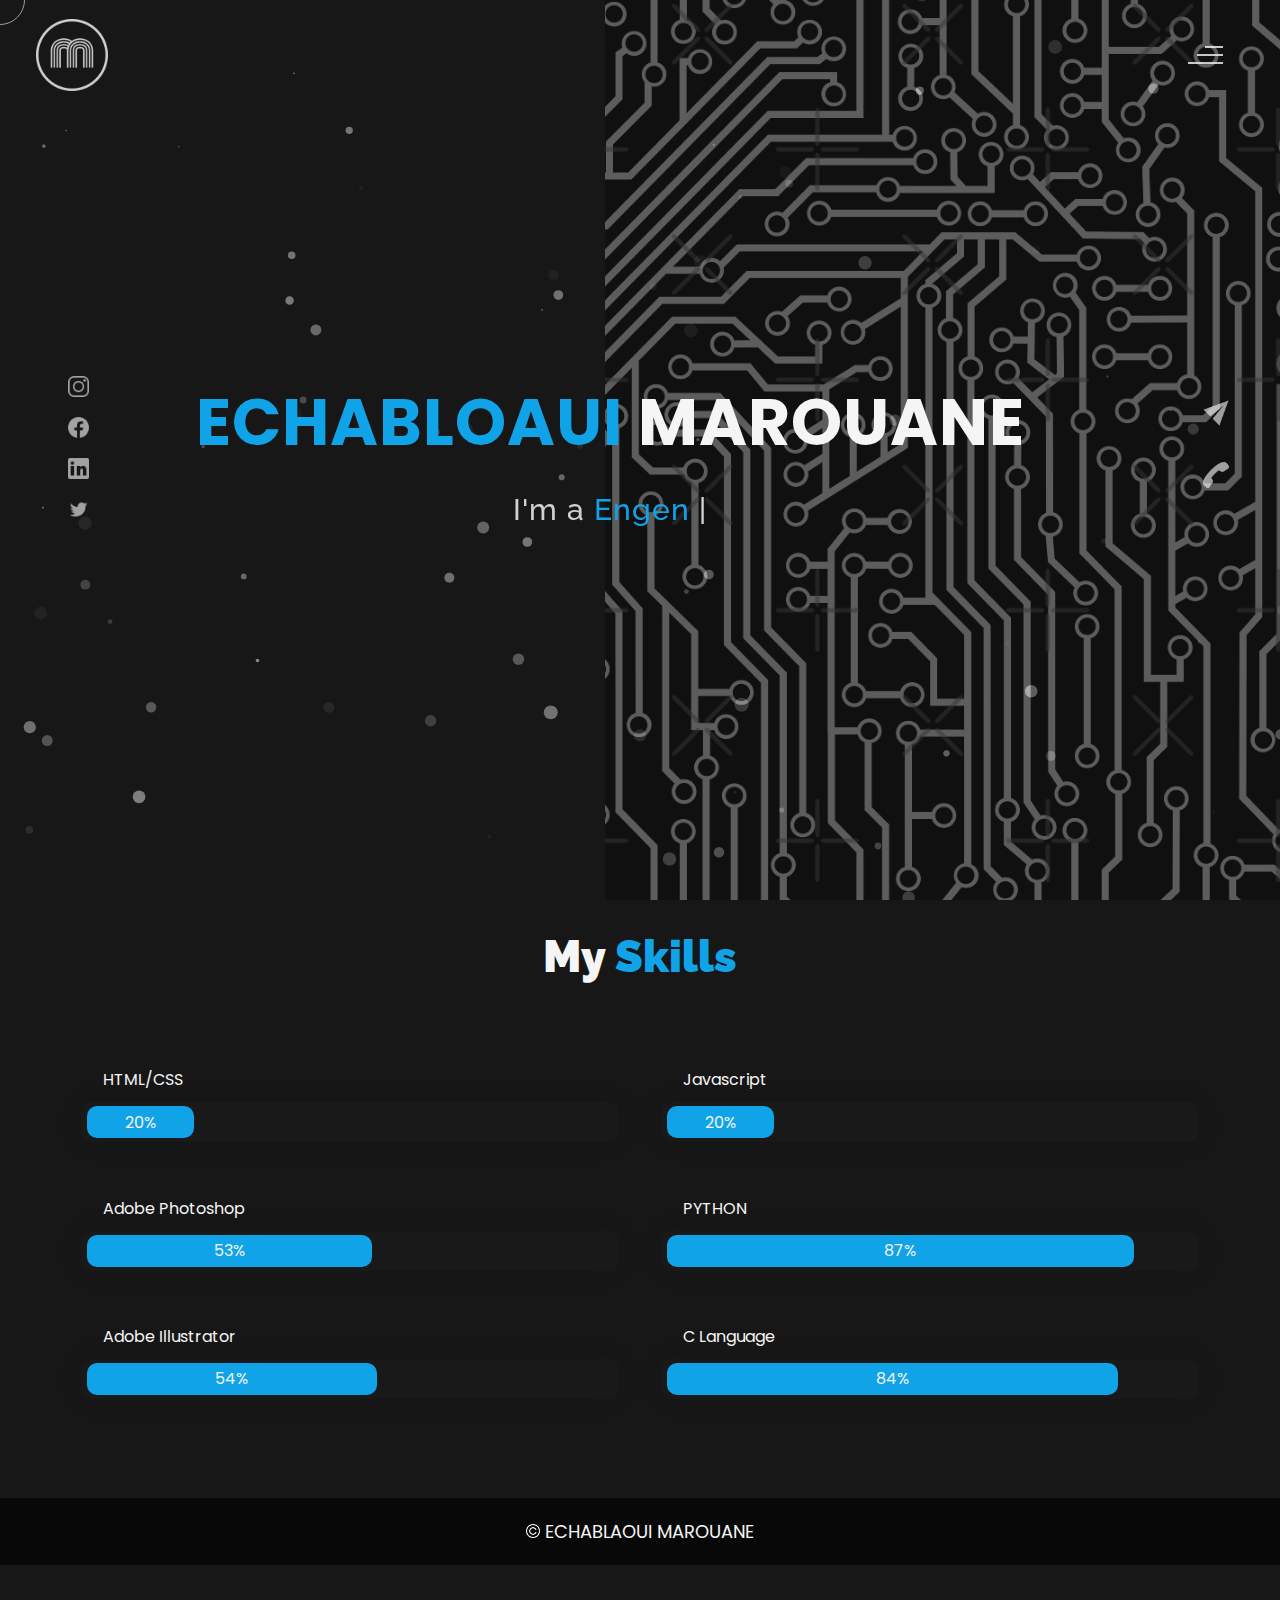
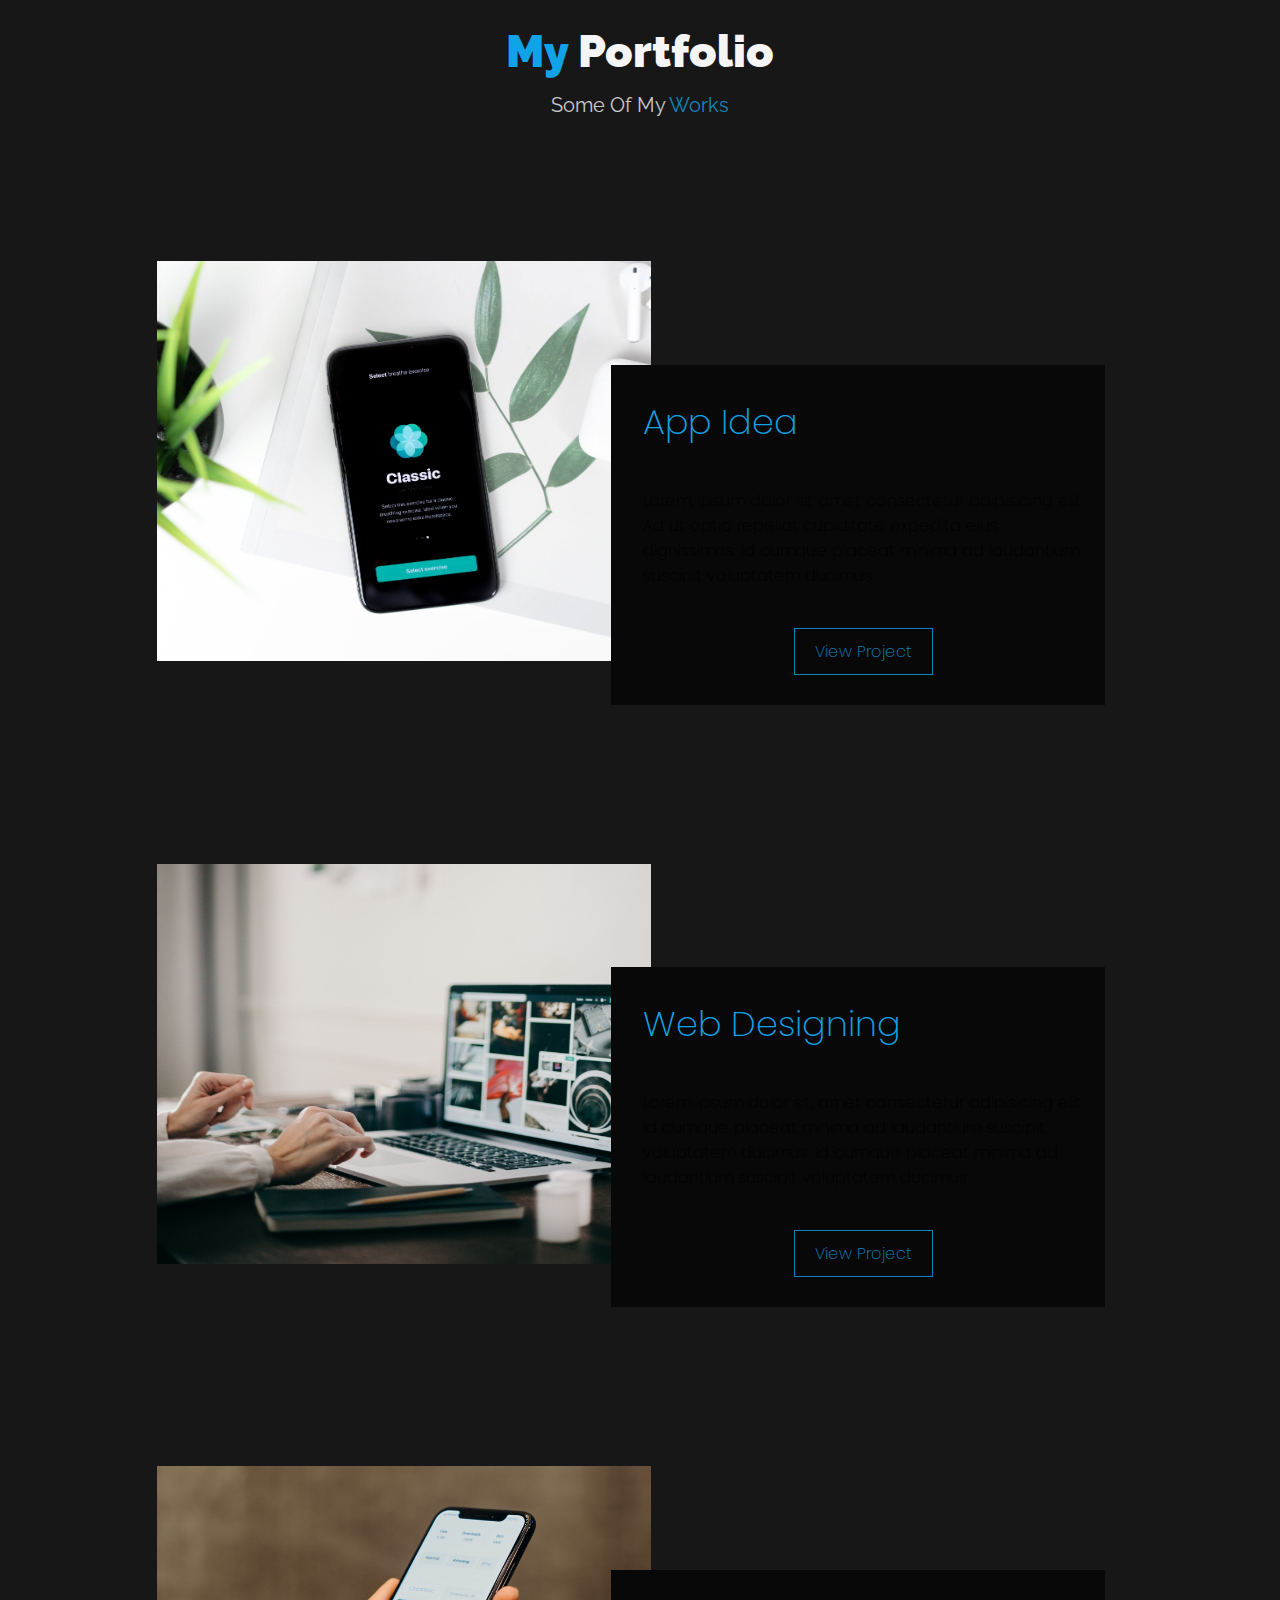
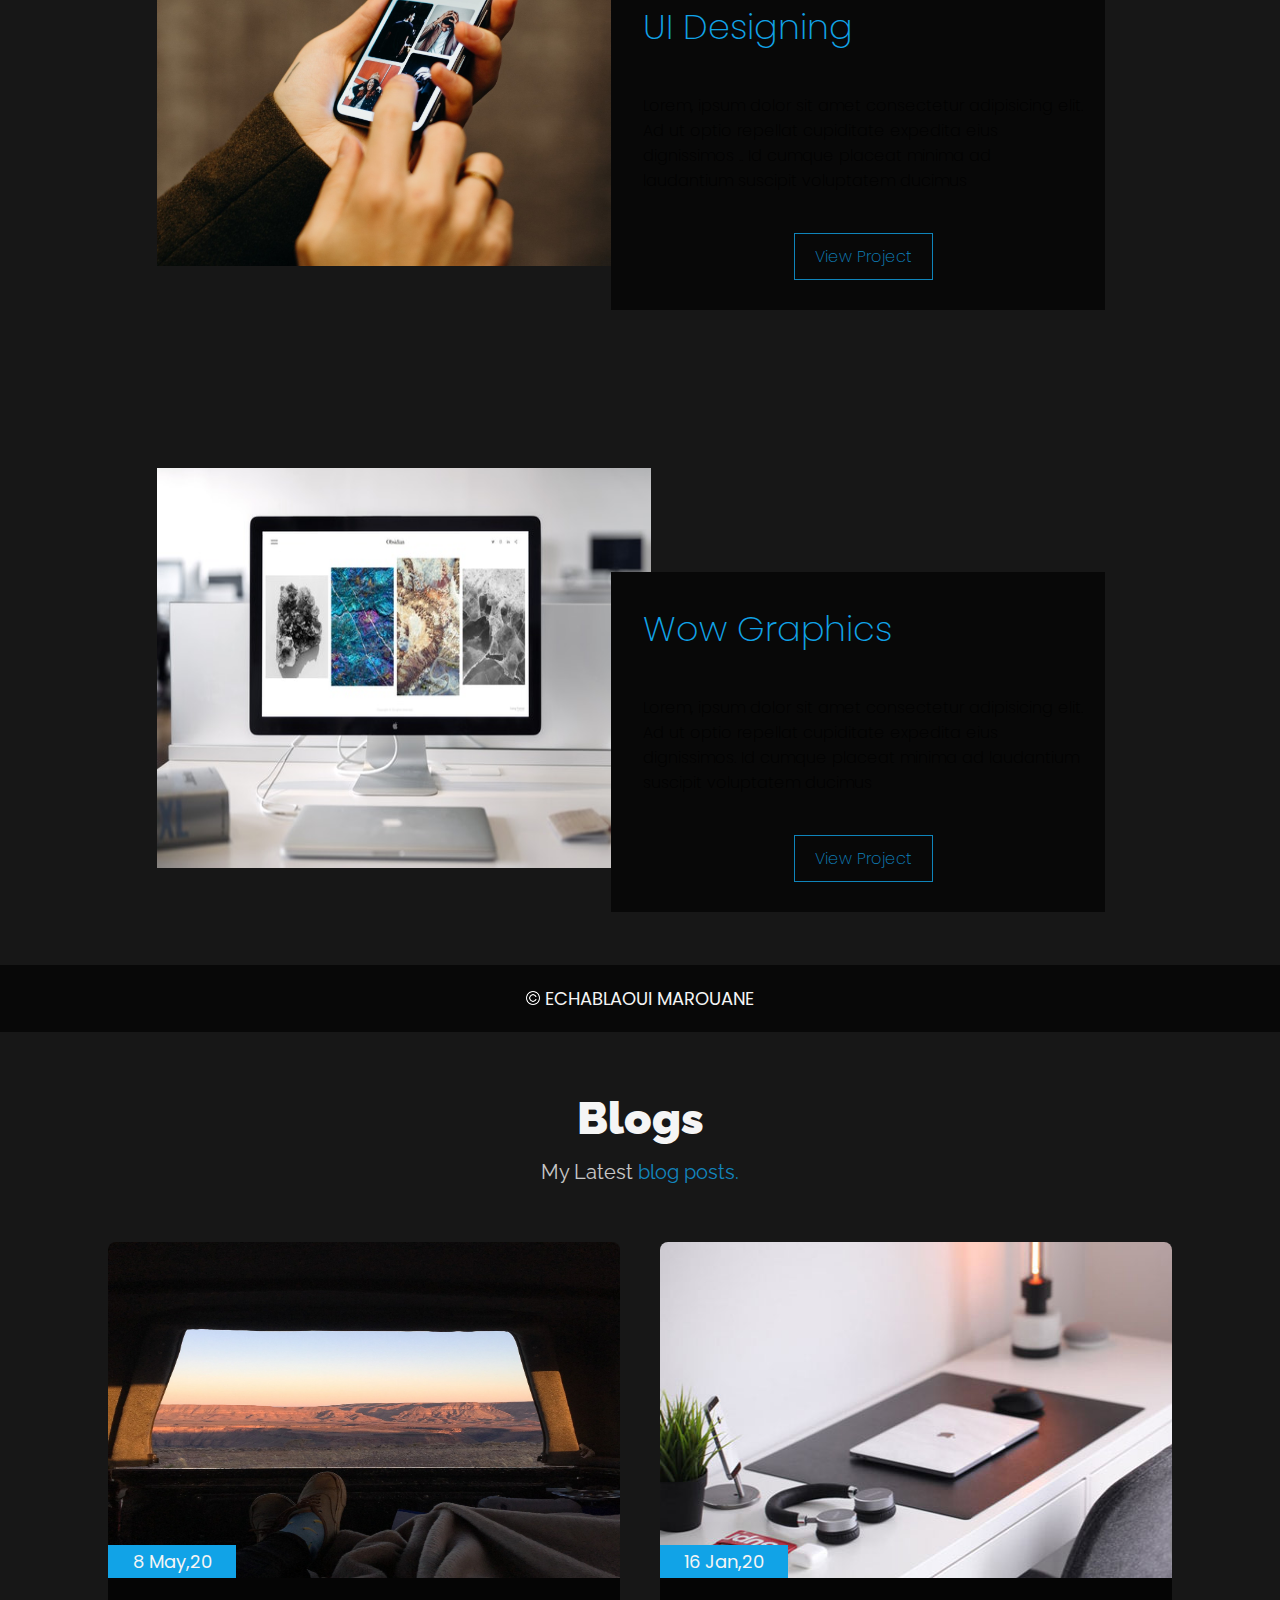
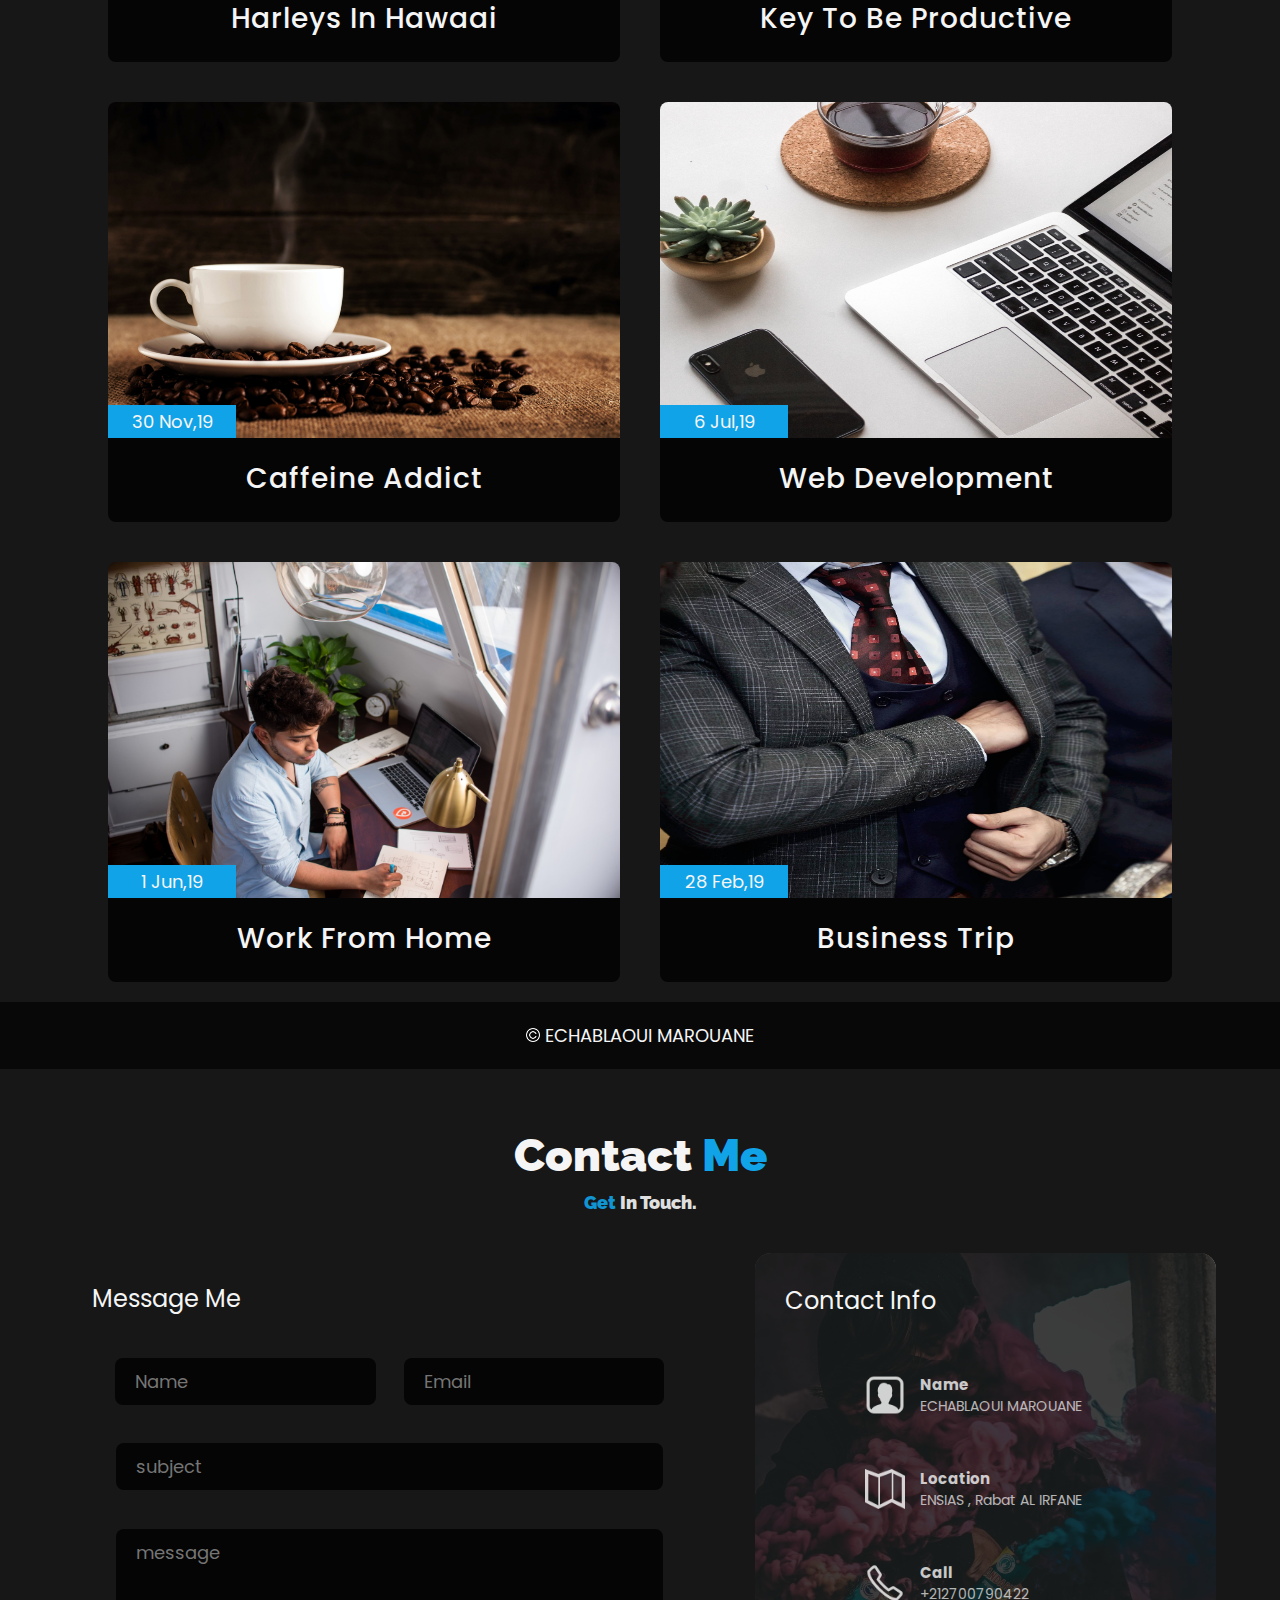
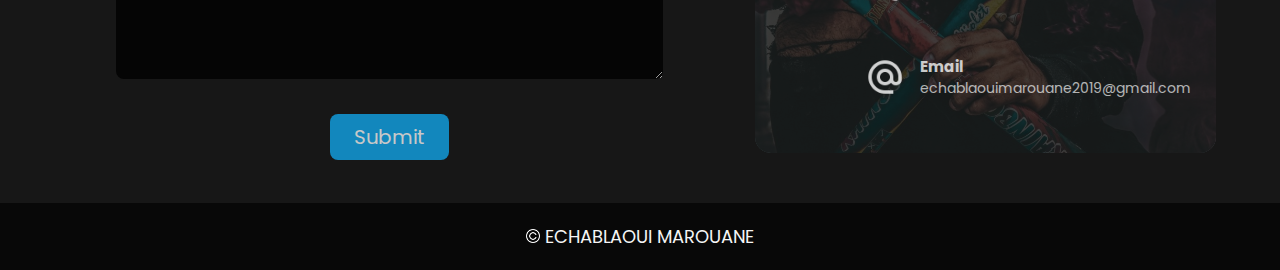
==== index.html @ 350f45df "Rename Index.html to index.html" ====
<!DOCTYPE html>
<html lang="en">
<head>
    <meta charset="UTF-8">
    <meta name="viewport" content="width=device-width, initial-scale=1.0">
    <meta name="description" content="Willy Wonkas - Personal Portfolio Website Template" />
	<meta name="keywords" content="blog, business card, creative, creative portfolio, cv theme, online resume, personal, portfolio, professional cv, responsive portfolio, resume, resume theme, vcard" />
	<meta name="author" content="willy wonka" />
    <title>ECHABLAOUI MAROUANE</title>
  <!--favicon-img--> 
   <link rel="icon" type="image/png" href="images/favicon.png">
   <!--favicon-img-->
   <!--main css file should not be removed -->
    <link rel="stylesheet" href="css/index.css">
    <!--main css file-->
    <script src="https://cdnjs.cloudflare.com/ajax/libs/gsap/3.2.6/gsap.min.js"></script>
</head>
<body>
    <!--contains all the div-->
    <div id="all">
    <!--mouse  follower-->
        <div class="cursor"></div>
    <!--mouse  follower-->
    <!--loader-->
        <div id="loader">
            <span class="color">ECHABLAOUI</span>MAROUANE
        </div>
    <!--loader-end-->
    <!--link-screen-->
        <div id="breaker">
        </div>
        <div id="breaker-two">
        </div>
    <!--link-screen-->
        <!--Main-Section-->
        <!--Navigator-fullscreen-->
        <div id="navigation-content">
            <div class="logo">
                <img src="images/Namee.png" alt="logo">
            </div>
            <div class="navigation-close">
                <span class="close-first"></span>
                <span class="close-second"></span>
            </div>
            <div class="navigation-links">
                <a href="#" data-text="HOME" id="home-link" >HOME</a>
                <a href="#" data-text="ABOUT" id="about-link" >ABOUT</a>
                <a href="#" data-text="BLOG" id="blog-link" >BLOG</a>
                <a href="#" data-text="PORTFOLIO" id="portfolio-link" >PORTFOLIO</a>
                <a href="#" data-text="CONTACT" id="contact-link" >CONTACT</a>
            </div>
        </div>
        <!--Navigator-Fullscreen END-->
          <!--Home Page-->
        <!--Menubar-->
        <div id="navigation-bar">
            <img src="images/logome.png" alt="logo">
            <div class="menubar">
                <span class="first-span"></span>
                <span class="second-span"></span>
                <span class="third-span"></span>
            </div>
        </div>
        <!--Menubar End-->
          <!--Header-->
        <div id="header">
            <div id="particles"></div>
              <!--Social Media Links-->
            <div class="social-media-links">
               <a title="Instagram" href="https://www.instagram.com/echablaouimarouane/" target="_blank"><img src="images/instagram logo.png" class="social-media" alt="instagram-logo"></a><!--Your instagram homepage link inser in place of "#"-->
                <a title="Facebook" href="https://www.facebook.com/echablaoui.marouane/" target="_blank"><img src="images/facebook logo.png" class="social-media" alt="facebook-logo"></a>
                <a title="LinkenIn" href="https://www.linkedin.com/in/marouane-echablaoui-2aa6b0232/" target="_blank"><img src="images/linkedin logo.png" class="social-media" alt="linkedin-logo"></a>
                <a href="#"><img src="images/twitter logo.png" class="social-media" alt="twitter-logo" target="_blank"></a>

            </div>
            <!--Social Media Links end-->
            <div class="header-content">
                <div class="header-content-box">
                <div class="firstline"><span class="color">ECHABLOAUI </span>MAROUANE</div>
                <div class="secondline">
                I'm a
            <span class="txt-rotate color" data-period="1200"data-rotate='[ " Engennering Student.", " Smart System Engennering.", " Designer." ]'></span>
            <span class="slash">|</span>
        </div>
                    <div class="contact">
                <a href="Mailto:echablaouimarouane2019@gmail.com"><img src="images/mail.png" alt="email-pic" class="contactpic"></a><!--Your email Id write in place of "#"-->
                <a href="Tel:+212700790422"><img src="images/call.png" alt="phone-pic" class="contactpic"></a><!--Your telephone number Id write in place of "#"-->
                    </div>    
            </div>
            </div>
            <!--header image-->
            <div class="header-image">
            <img src="images/back.jpg" style="opacity:30% ;" alt="logo">
            </div>
            <!--header image end-->
        </div>
           <!--Header End-->
        <!--HomePage End-->
        <!--Main-Section End-->
        <!--about-->
        <div id="about">
            
            <!--about content-->
            <div id="about-content">
                <div class="about-header">
                    About <span class="color">Me</span>
                    <span class ="header-caption">Get to Know <span class="color"> me.</span></span>
                </div>
                <div class="about-main">
            <div class="about-first-paragraph wow">
            <!--about description-->
               <span class="about-first-line">
                    I'm an Engennering
                    <span class="color">Student</span>
                     At ENSIAS </span>
                     <br>
               <span class="about-second-line"> I like computer science field. I'm a Smart System Engennering Student, I have known this field from my experience at preparatory classes which took me two years(2020/2022)</span>
               <div class="cv">
                <a href="#"><button>Download <span class="colors">CV</span></button></a>
            </div>
            </div>
            <!--about picture-->
            <div class="about-img">
                <img src="images/R.jpg" alt="Your Image">
            </div>
            </div>
    
            </div>
            <!--services start-->
            <div id="services">
                
            </div>
            <!--services header-->
                    <div class="services-heading wow">
                        <span class="color">My</span> Services
                    </div>
            <!--services header end-->
            <!--services content-->
                    <div class="services-content">
                           <div class="service-one service wow">
                               <div class="service-img">
                               <img src="images/coding.png" alt="service-one">
                               </div>
                               <div class="service-description">
                                <h2>Web Designing</h2>
                                <p>Lorem ipsum dolor sit amet consectetur adipisicing elit. Quod quibusdam possimus</p>
                               </div>
                           </div>
                           <div class="service-two service wow">
                               <div class="service-img">
                               <img src="images/instagram.png" alt="service-two">
                               </div>
                               <div class="service-description">
                                <h2>Social Media</h2>
                                <p>Lorem ipsum dolor sit amet consectetur adipisicing elit. Quod quibusdam possimus</p>
                               </div>
                           </div>
                           <div class="service-three service wow">
                            <div class="service-img">
                               <img src="images/bulb.png" alt="service-three">
                            </div>
                            <div class="service-description">
                                <h2>Creative Design</h2>
                                <p>Lorem ipsum dolor sit amet consectetur adipisicing elit. Quod quibusdam possimus</p>
                            </div>
                        </div>
                    </div>
            </div>
            <!--services content end-->
            <!--services end-->
            <div id="skills">
                <div class="skills-header">
                     My <span class="color"> Skills</span>
                </div>
                <div class="skills-content " style="text-align: center;">
                    <div class="skill-html skill">
                        <div class="skill-text">
                    <div class="html">
                        HTML/CSS
                    </div>
                        </div>
                    <div class="html-prog wow prog">
                 <div class="html-progress wow">20%</div>
                    </div>
                    </div>
                    <div class="skill-html skill">
                        <div class="skill-text">
                    <div class="html">
                      Javascript
                    </div>
                        </div>
                    <div class="html-prog wow prog">
                 <div class="js-progress wow">20%</div>
                    </div>
                    </div>
                    <div class="skill-html skill">
                        <div class="skill-text">
                    <div class="html">
                        Adobe Photoshop
                    </div>
                        </div>
                    <div class="html-prog wow prog">
                 <div class="adobe-progress wow">53%</div>
                    </div>
                    </div>
                    <div class="skill-html skill">
                        <div class="skill-text">
                    <div class="html">
                        PYTHON
                    </div>
                        </div>
                    <div class="html-prog wow prog">
                 <div class="php-progress wow">87%</div>
                    </div>
                    </div>
                    <div class="skill-html skill">
                        <div class="skill-text">
                    <div class="html">
                        Adobe Illustrator
                    </div>
                        </div>
                    <div class="html-prog wow prog">
                 <div class="jquery-progress wow">54%</div>
                    </div>
                    </div>
                    <div class="skill-html skill">
                        <div class="skill-text">
                    <div class="html">
                        C Language
                    </div>
                        </div>
                    <div class="html-prog wow prog">
                 <div class="seo-progress wow">84%</div>
                    </div>
                    </div>
                </div>
            </div>
    <!--copyright-section You Can Remove After Downloading-->
            <div class="footer">
             <div class="footer-text">
                 <img src="./images/copyright.png" alt="copyright-img" class="images" height="14px"> ECHABLAOUI MAROUANE
             </div>
            </div>
    <!--copyright-section-->
        </div>
        <!--about end-->
        <!--portfolio-->
        <div id="portfolio">
           
                </div>
            <div class="portfolio-header"> <span class="color"> My </span> Portfolio
            <span class ="header-caption"> Some Of My <span class="color"> Works</span></span></div>
             <div id="portfolio-content">
                 <div class="portfolio portfolio-first">
                     <div class="portfolio-image">
                        <img src="images/portfolio-first.jpg" alt="portfolio-first">
                     </div>
                     <div class="portfolio-text">
                         <h2>App Idea</h2>
                         <p>Lorem, ipsum dolor sit amet consectetur adipisicing elit. Ad ut optio repellat cupiditate 
                             expedita eius dignissimos. Id cumque placeat minima ad laudantium suscipit voluptatem ducimus</p>
                         <div class="button"><a href="#"><button><span class="index"> View Project<i class="gg-arrow-right"></i></span></button></a></div>
                     </div>
                 </div>
                 <div class="portfolio portfolio-second">
                    <div class="portfolio-image">
                        <img src="images/portfolio-second.jpg" alt="portfolio-second">
                    </div>
                    <div class="portfolio-text">
                        <h2>Web Designing</h2>
                        <p>Lorem ipsum dolor sit, amet consectetur adipisicing elit. Id cumque placeat minima ad laudantium suscipit
                             voluptatem ducimus. Id cumque placeat minima ad laudantium suscipit voluptatem ducimus</p>
                        <div class="button"><a href="#"><button><span class="index"> View Project<i class="gg-arrow-right"></i></span></button></a></div>
                    </div>
                </div>
             
                <div class="portfolio portfolio-third">
                    <div class="portfolio-image">
                        <img src="images/portfolio-third.jpg" alt="portfolio-third">
                    </div>
                    <div class="portfolio-text">
                        <h2>UI Designing</h2>
                        <p>Lorem, ipsum dolor sit amet consectetur adipisicing elit. Ad ut optio repellat cupiditate expedita eius dignissimos
                            .. Id cumque placeat minima ad laudantium suscipit voluptatem ducimus</p>
                        <div class="button"><a href="#"><button><span class="index"> View Project<i class="gg-arrow-right"></i></span></button></a></div>
                    </div>
                </div>
                <div class="portfolio portfolio-fourth">
                    <div class=" portfolio-image">
                        <img src="images/portfolio-fourth.jpg" alt="portfolio-fourth">
                    </div>
                    <div class="portfolio-text">
                        <h2>Wow Graphics</h2>
                        <p>Lorem, ipsum dolor sit amet consectetur adipisicing elit. Ad ut optio repellat cupiditate
                             expedita eius dignissimos. Id cumque placeat minima ad laudantium suscipit voluptatem ducimus</p>
                        <div class="button"><a href="#"><button><span class="index"> View Project<i class="gg-arrow-right"></i></span></button></a></div>
                    </div>
                </div>
                 </div>
                    <!--copyright-section You Can Remove After Downloading-->
            <div class="footer">
                <div class="footer-text">
                    <img src="./images/copyright.png" alt="copyright-img" class="images" height="14px"> ECHABLAOUI MAROUANE
                </div>
               </div>
       <!--copyright-section-->
             </div>
        <!--portfolio end-->
        <!--blog-->
        <div id="blog">
            
                </div>
        <div class="blog-header"> Blogs</span>
            <span class ="header-caption"> My Latest <span class="color"> blog posts.</span></span></div>
            <div class="blog-content">
                 <div class="blogs">
                     <a href="#">
                     <div class="img">
                        <img src="images/post-one.jpg" alt="blog-one">
                        <div class="blog-date">8 May,20</div>
                     </div>
                     <div class="blog-text">
                         <h3>Harleys In Hawaai</h3>
                         <p>Lorem ipsum dolor sit amet consectetur adipisicing elit. Possimus alias dolore recusandae illum, corrupti quo 
                             veniam saepe aliquid! Quis voluptates ratione consequuntur vel, perferendis cum provident? Magnam fugiat voluptas
                              libero.</p>
                     </div></a>
                 </div>      
                 <div class="blogs">
                    <a href="#">
                    <div class="img">
                        <img src="images/post-two.jpg" alt="blog-two">
                        <div class="blog-date">16 Jan,20</div>
                    </div>
                    <div class="blog-text">
                        <h3>Key To Be Productive</h3>
                        <p>Lorem ipsum dolor, sit amet consectetur adipisicing elit. Incidunt maiores, 
                            recusandae cupiditate ducimus a non tempora, architecto obcaecati eaque ipsum assumenda harum dolorum iusto tenetur
                             eius eligendi dolor magnam sit!</p>
                    </div></a>
                </div>      
                <div class="blogs">
                    <a href="#">
                    <div class="img">
                        <img src="images/post-three.jpg" alt="blog-three">
                        <div class="blog-date">30 Nov,19</div>
                    </div>
                    <div class="blog-text">
                        <h3>Caffeine Addict</h3>
                        <p>Lorem ipsum, dolor sit amet consectetur adipisicing elit. Nemo nostrum impedit 
                            ipsam perspiciatis ratione sapiente quasi optio reprehenderit, labore consequuntur suscipit cum quas.
                             Officiis dolorem asperiores, ut necessitatibus quas doloremque?</p>
                    </div></a>
                </div>
                <div class="blogs">
                    <a href="#">
                    <div class="img">
                        <img src="images/post-four.jpg" alt="blog-four">
                        <div class="blog-date">6 Jul,19</div>
                    </div>
                    <div class="blog-text">
                        <h3>Web Development</h3>
                        <p>Lorem ipsum dolor sit amet consectetur adipisicing elit. Dolorem, veniam ratione quam vitae,
                             quibusdam explicabo rem debitis velit ipsa repellat, impedit nulla fuga? Amet corporis praesentium quae.
                              Sed, quibusdam necessitatibus.</p>
                    </div></a>
                </div>  
                <div class="blogs">
                    <a href="#">
                    <div class="img">
                        <img src="images/post-five.jpg" alt="blog-five">
                        <div class="blog-date">1 Jun,19</div>
                    </div>
                    <div class="blog-text">
                        <h3>Work From Home</h3>
                        <p>Lorem ipsum dolor sit amet consectetur adipisicing elit. Fuga sunt eum necessitatibus rem 
                            dignissimos nulla mollitia cumque, provident officiis non vitae? Animi aut doloremque illum, soluta hic minus 
                            sint explicabo..</p>
                    </div></a>
                </div>  
                <div class="blogs">
                    <a href="#">
                    <div class="img">
                        <img src="images/post-six.jpg" alt="blog-six">
                        <div class="blog-date">28 Feb,19</div>
                    </div>
                    <div class="blog-text">
                        <h3>Business Trip</h3>
                        <p>Lorem ipsum dolor sit amet consectetur adipisicing elit. Explicabo tempora dolorum fuga ratione, unde, 
                            ex quaerat iste numquam nemo nihil nobis rem sint quia recusandae dignissimos quos ut rerum nam.</p>
                    </div></a>
                </div>        
            </div>
               <!--copyright-section You Can Remove After Downloading-->
               <div class="footer">
                <div class="footer-text">
                    <img src="./images/copyright.png" alt="copyright-img" class="images" height="14px"> ECHABLAOUI MAROUANE
                </div>
               </div>
       <!--copyright-section-->
        </div>
        <!--blog end-->
        <!--contact-->
     <div id="contact">
        
            </div>
         <div class="contact-header">Contact <span class="color"> Me</span>
        <div class="contact-header-caption"> <span class="color"> Get</span> In Touch.</div></div>
        <div class="contact-content">
            <!--Contact form-->
             <div class="contact-form">
                 <div class="form-header">
                     Message Me
                 </div>
                 <form id="myForm" action="#">
                    <div class="input-line">
                        <input  id="name" type="text" placeholder="Name" class="input-name">
                        <input id="email" type="email" placeholder="Email"  class="input-name">
                    </div>
                    <input type="text" id="subject" placeholder="subject" class="input-subject">
                    <textarea id ="body" class="input-textarea" placeholder="message"></textarea>
                    <button type="button" id ="submit" value="send">Submit</button>
                 </form>
               
             </div>
            <!--Contact form-->
            <!--Contact information-->
             <div class="contact-info">
                <div class="contact-info-header">
                    Contact Info
                </div>
                <div class="contact-info-content">
                <div class="contect-info-content-line">
                    <img src="./images/icon-name.png" class="icon" alt="name-icon">
                    <div class="contact-info-icon-text">
                        <h6>Name</h6>
                        <p>ECHABLAOUI MAROUANE</p>
                  </div>
                </div>
                <div class="contect-info-content-line">
                  <img src="./images/icon-location.png" class="icon" alt="location-icon">
                  <div class="contact-info-icon-text">
                      <h6>Location</h6>
                      <p>ENSIAS , Rabat AL IRFANE</p>
                </div>
              </div>
              <div class="contect-info-content-line">
                  <img src="./images/icon-phone.png" class="icon" alt="phone-icon">
                  <div class="contact-info-icon-text">
                      <h6>Call</h6>
                      <p>+212700790422</p>
                </div>
              </div>
              
              <div class="contect-info-content-line">
                  <img src="./images/icon-email.png" class="icon" alt="email-icon">
                  <div class="contact-info-icon-text">
                      <h6>Email</h6>
                      <p>echablaouimarouane2019@gmail.com</p>
                </div>
              </div>
                </div>
            <!--Contact information end-->
           </div>
        </div>
                    <!--copyright-section You Can Remove After Downloading-->
                    <div class="footer">
                        <div class="footer-text">
                            <img src="./images/copyright.png" alt="copyright-img" class="images" height="14px"> ECHABLAOUI MAROUANE
                        </div>
                       </div>
               <!--copyright-section-->
     </div>
        <!--contact end-->
    </div>
    <!--all the divisions-->
    <script src="js/jquery.min.js"></script>
    <script src="js/particles.js"></script>
    <script src="js/particles.min.js"></script>
    <script src="js/index.js"></script>
    <!--particles script-->
<script>
    particlesJS("particles", {"particles":{"number":{"value":60,"density":{"enable":true,"value_area":800}},"color":{"value":"#fff"},"shape":{"type":"circle","stroke":{"width":0,"color":"#000000"},"polygon":{"nb_sides":5},"image":{"src":"img/github.svg","width":100,"height":100}},"opacity":{"value":0.5,"random":true,"anim":{"enable":false,"speed":1,"opacity_min":0.1,"sync":false}},"size":{"value":7,"random":true,"anim":{"enable":false,"speed":40,"size_min":0.1,"sync":false}},"line_linked":{"enable":false,"distance":500,"color":"#ffffff","opacity":0.4,"width":2},"move":{"enable":true,"speed":3,"direction":"bottom","random":false,"straight":false,"out_mode":"out","bounce":false,"attract":{"enable":false,"rotateX":600,"rotateY":1200}}},"interactivity":{"detect_on":"canvas","events":{"onhover":{"enable":true,"mode":"bubble"},"onclick":{"enable":true,"mode":"repulse"},"resize":true},"modes":{"grab":{"distance":400,"line_linked":{"opacity":0.5}},"bubble":{"distance":400,"size":4,"duration":0.3,"opacity":1,"speed":3},"repulse":{"distance":200,"duration":0.4},"push":{"particles_nb":4},"remove":{"particles_nb":2}}},"retina_detect":true});
</script>

</body>
</html>
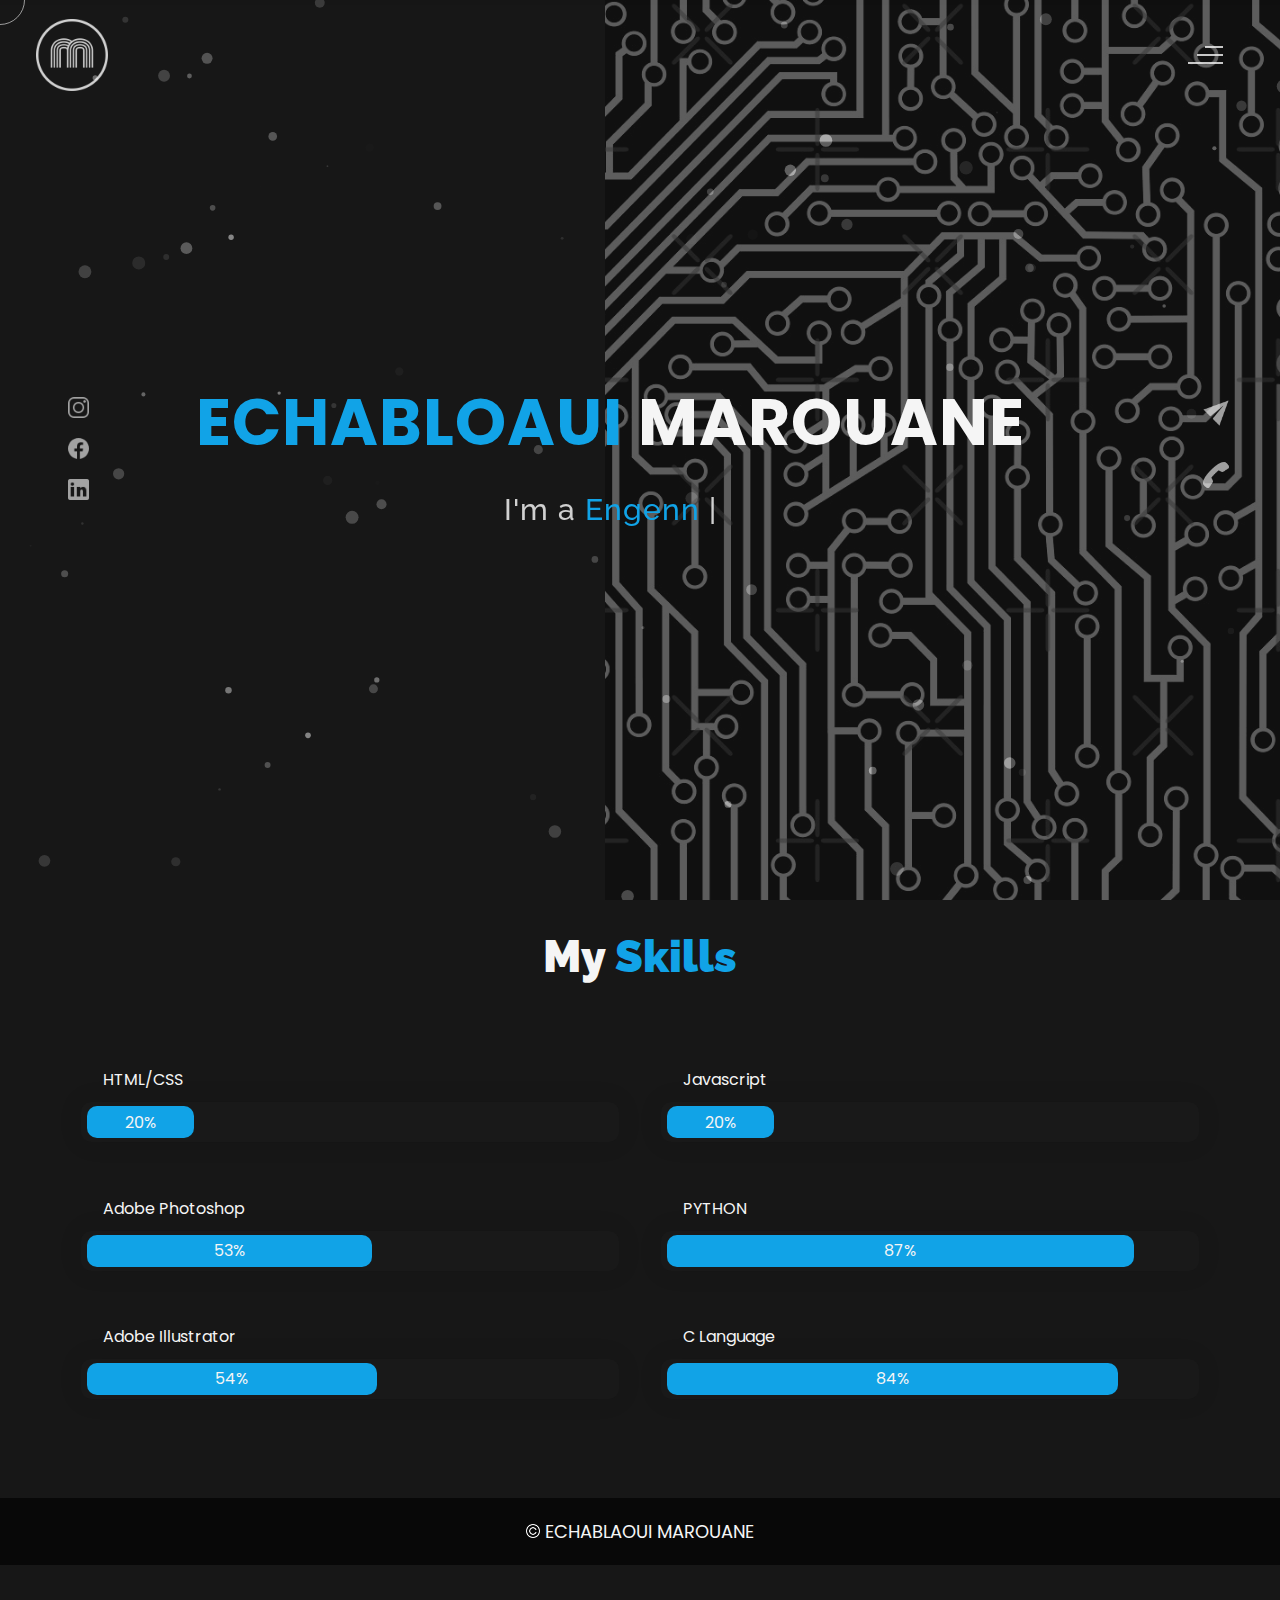
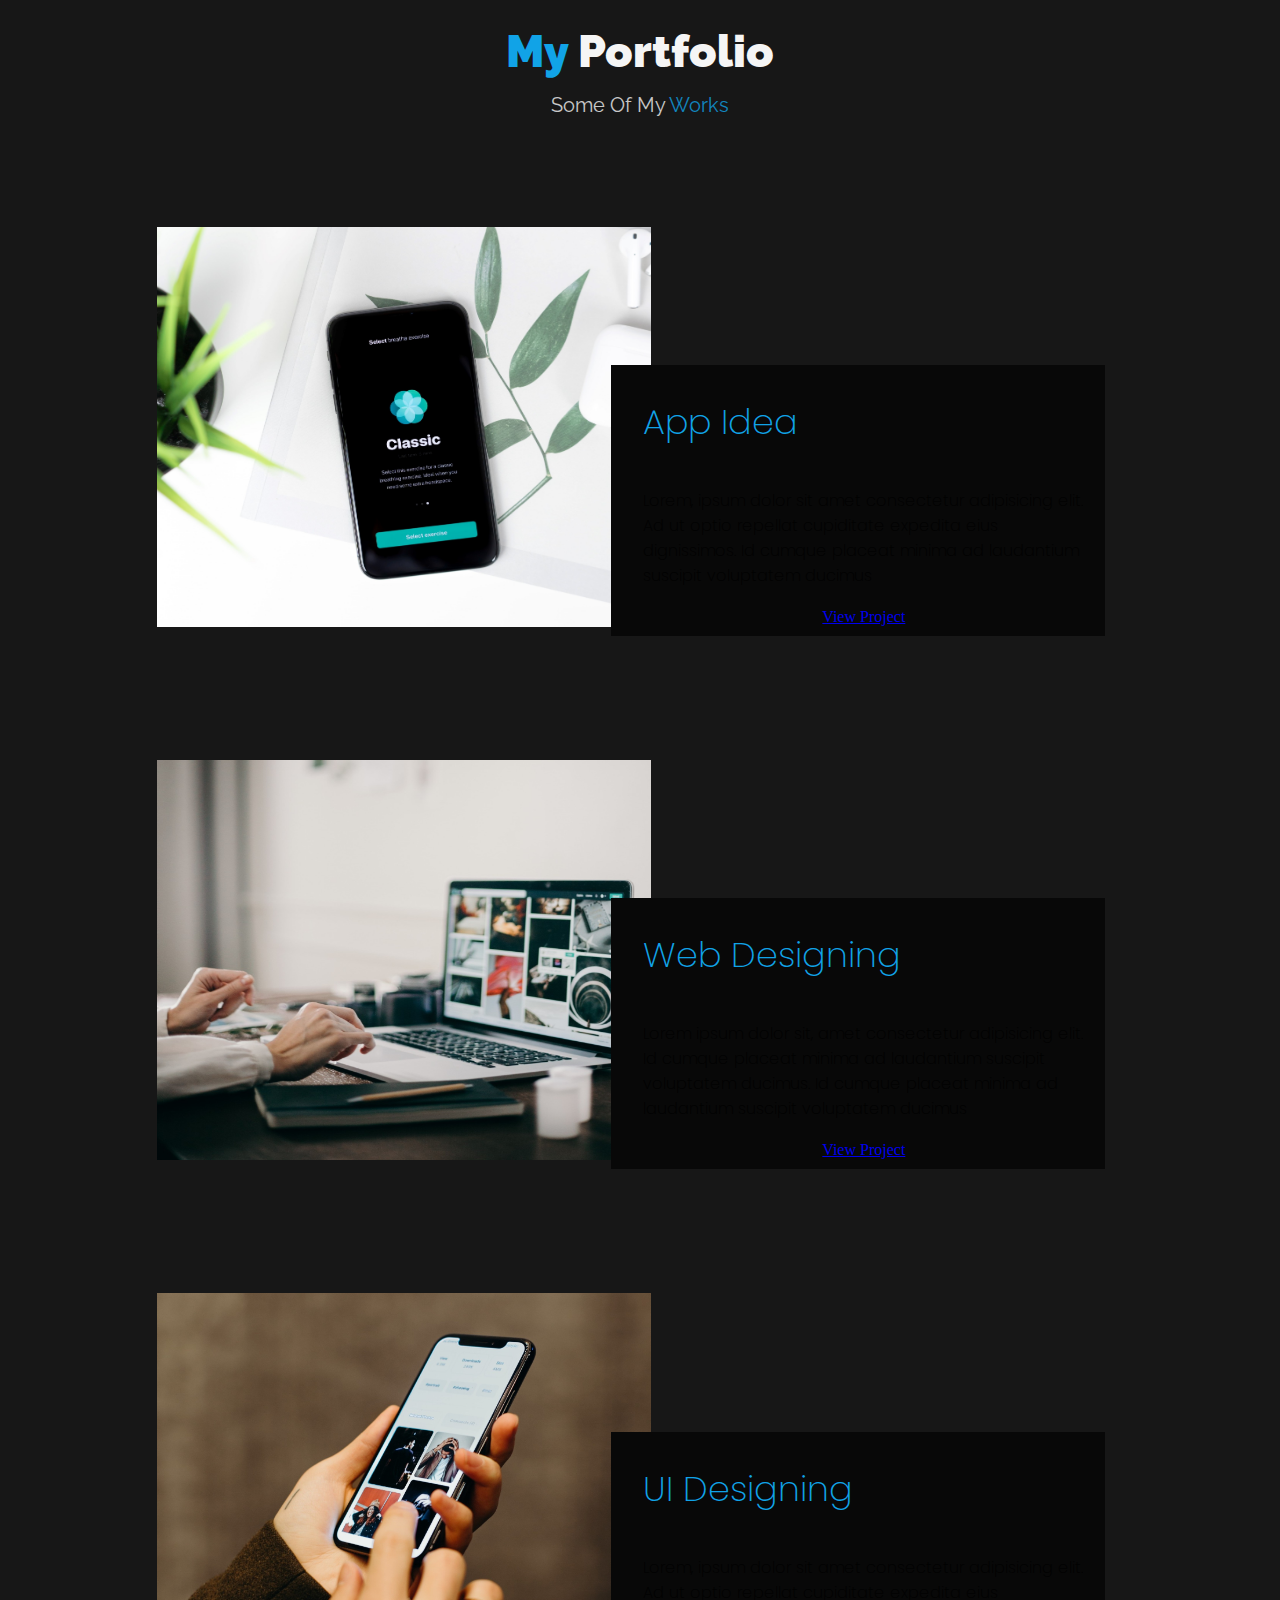
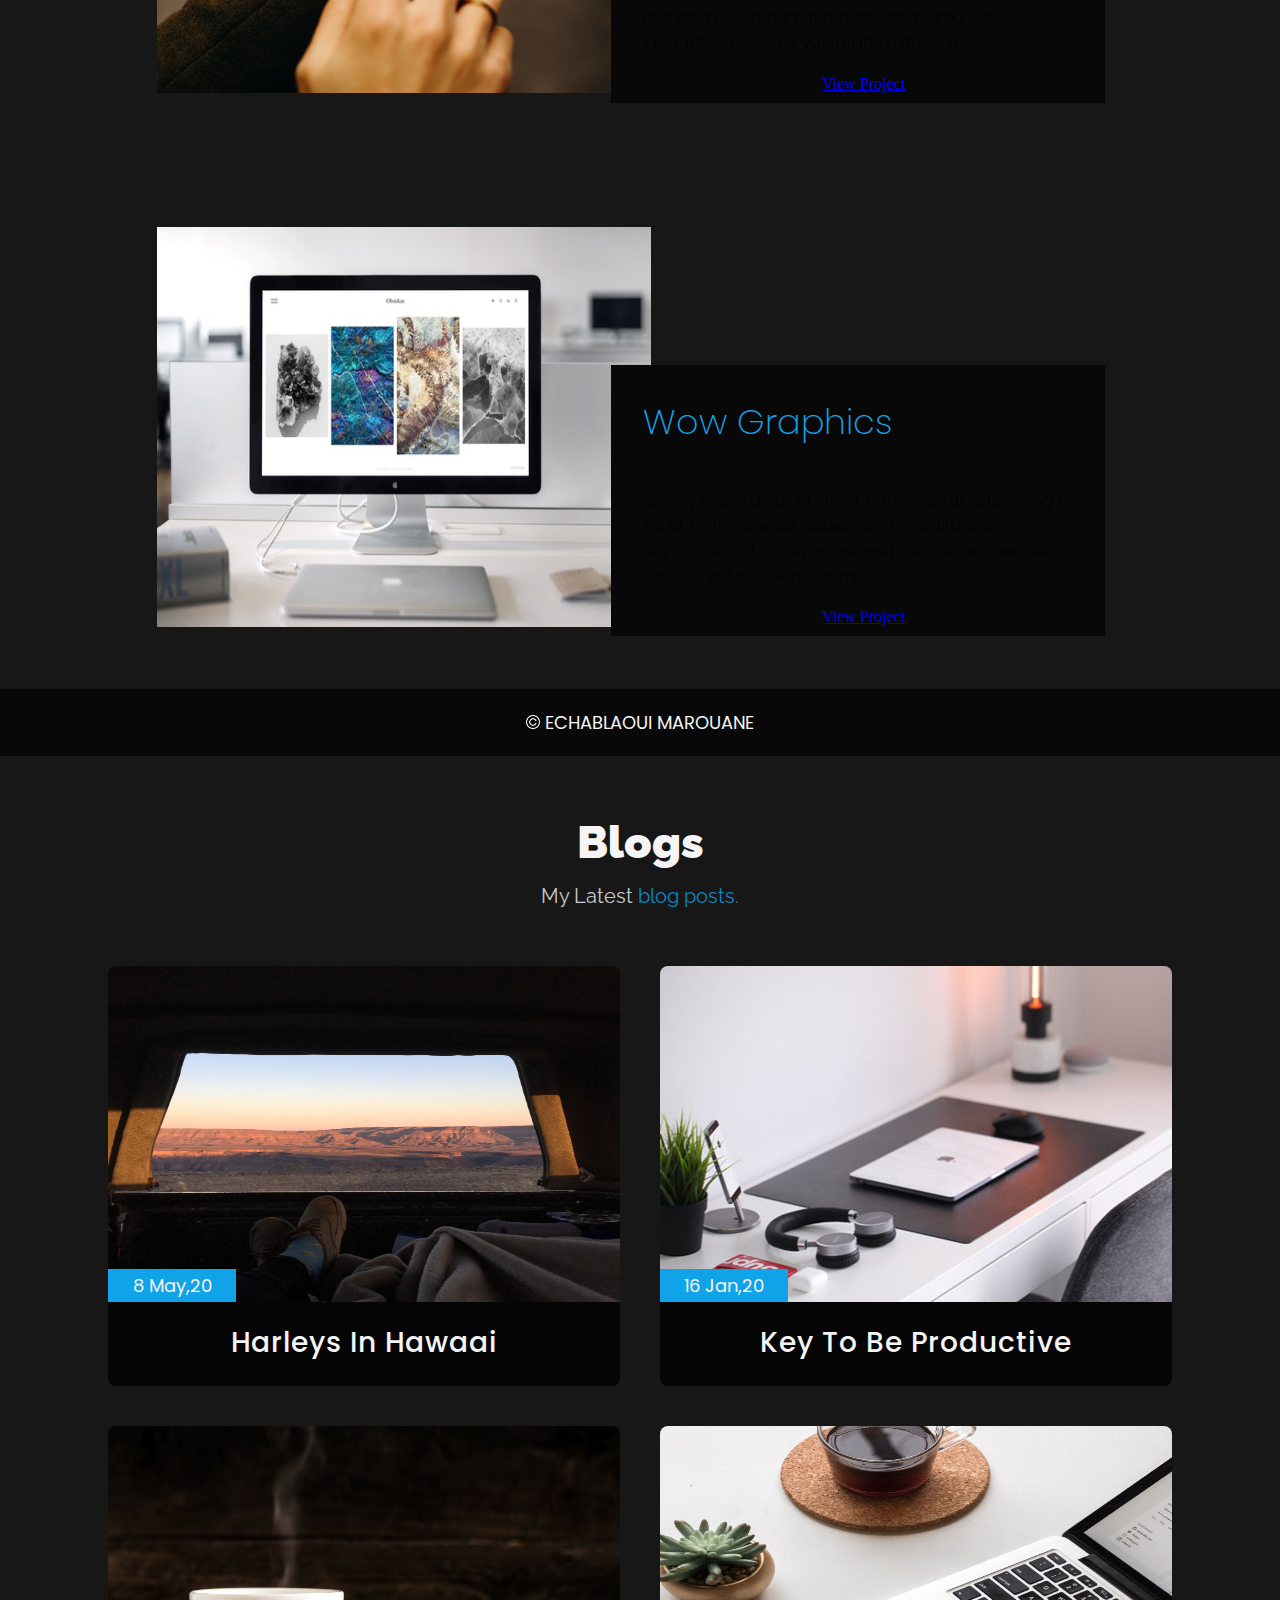
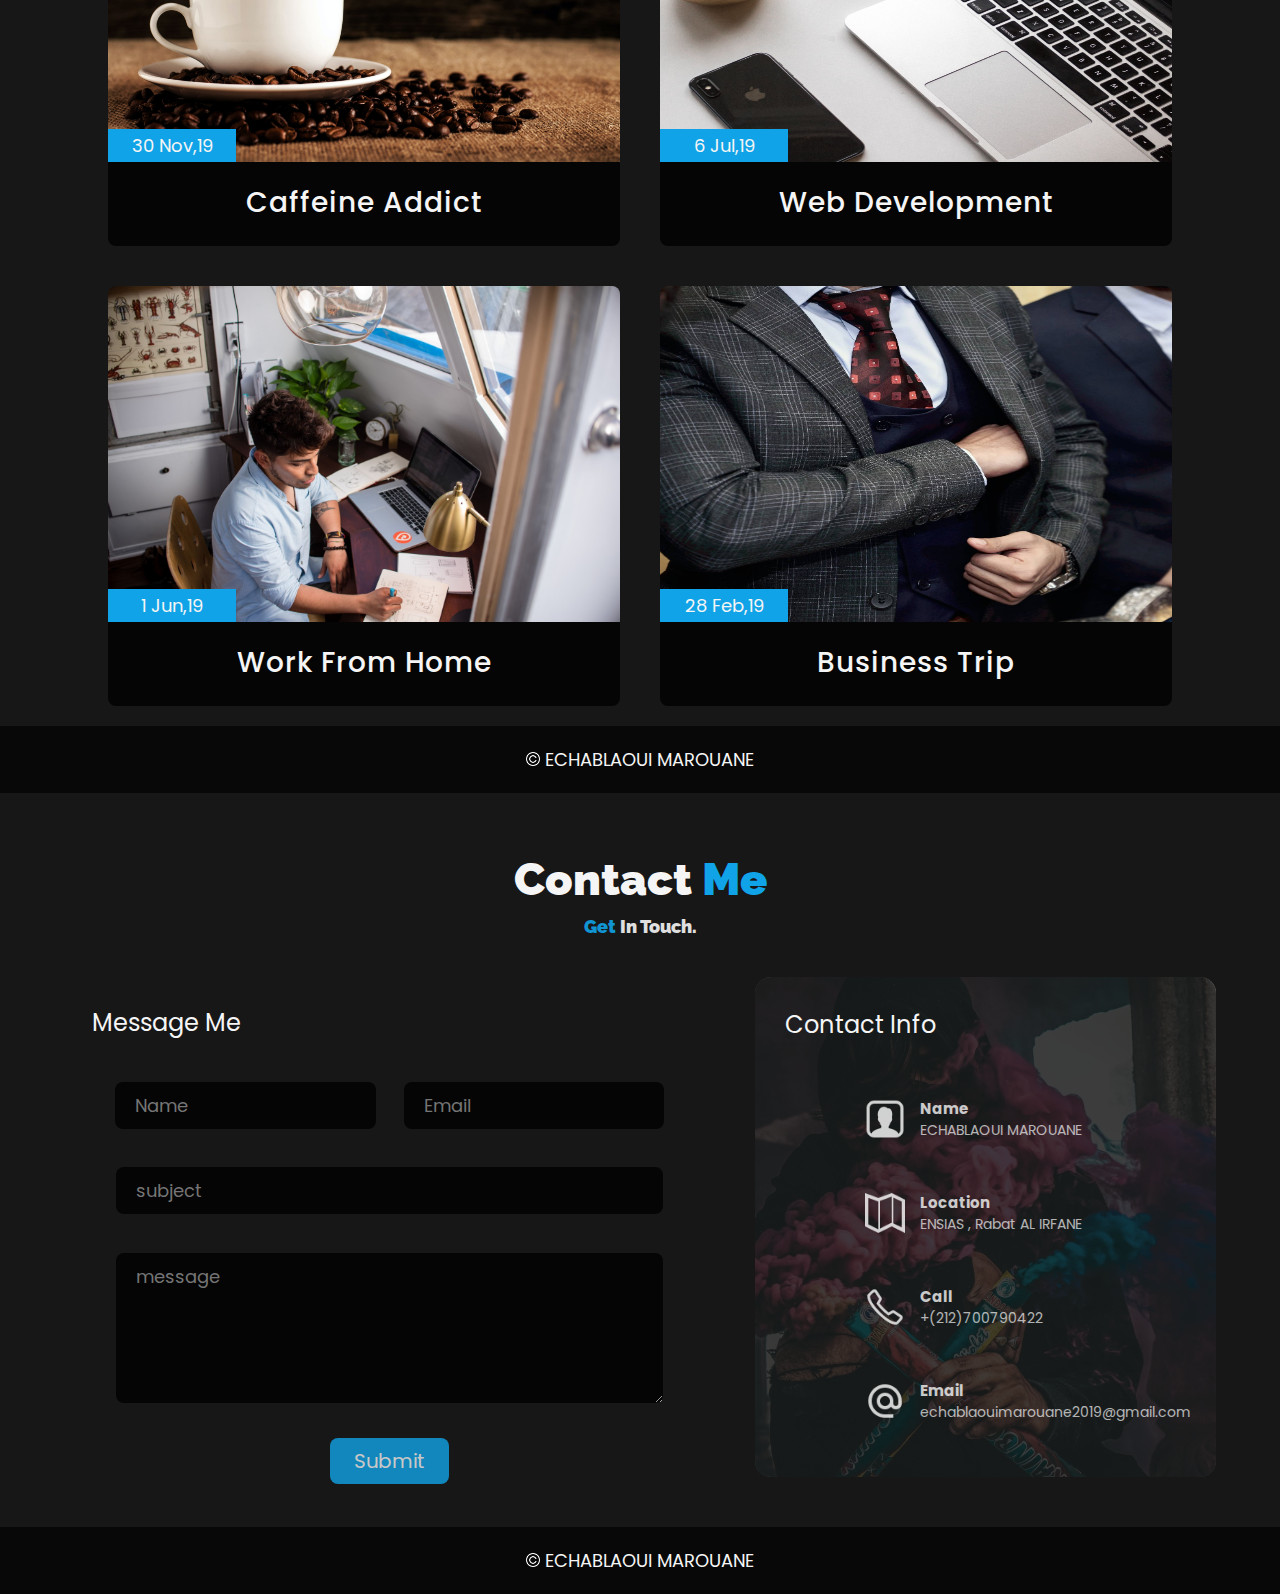
==== commit aa0f7e54: "Update index.html" ====
--- a/index.html
+++ b/index.html
@@ -1,4 +1,3 @@
-
 <!DOCTYPE html>
 <html lang="en">
 <head>
@@ -68,11 +67,9 @@
             <div id="particles"></div>
               <!--Social Media Links-->
             <div class="social-media-links">
-               <a title="Instagram" href="https://www.instagram.com/echablaouimarouane/" target="_blank"><img src="images/instagram logo.png" class="social-media" alt="instagram-logo"></a><!--Your instagram homepage link inser in place of "#"-->
-                <a title="Facebook" href="https://www.facebook.com/echablaoui.marouane/" target="_blank"><img src="images/facebook logo.png" class="social-media" alt="facebook-logo"></a>
-                <a title="LinkenIn" href="https://www.linkedin.com/in/marouane-echablaoui-2aa6b0232/" target="_blank"><img src="images/linkedin logo.png" class="social-media" alt="linkedin-logo"></a>
-                <a href="#"><img src="images/twitter logo.png" class="social-media" alt="twitter-logo" target="_blank"></a>
-
+               <a title="Instagram" href="https://www.instagram.com/echablaouimarouane/" target="_blank"><img src="images/instagramlogo.png" class="social-media" alt="instagram-logo"></a><!--Your instagram homepage link inser in place of "#"-->
+                <a title="Facebook" href="https://www.facebook.com/echablaoui.marouane/" target="_blank"><img src="images/facebooklogo.png" class="social-media" alt="facebook-logo"></a>
+                <a title="LinkenIn" href="https://www.linkedin.com/in/marouane-echablaoui-2aa6b0232/" target="_blank"><img src="images/linkedinlogo.png" class="social-media" alt="linkedin-logo"></a>
             </div>
             <!--Social Media Links end-->
             <div class="header-content">
@@ -80,7 +77,7 @@
                 <div class="firstline"><span class="color">ECHABLOAUI </span>MAROUANE</div>
                 <div class="secondline">
                 I'm a
-            <span class="txt-rotate color" data-period="1200"data-rotate='[ " Engennering Student.", " Smart System Engennering.", " Designer." ]'></span>
+            <span class="txt-rotate color" data-period="1200" data-rotate='[ " Engennering Student.", " Smart System Engennering.", " Designer." ]'></span>
             <span class="slash">|</span>
         </div>
                     <div class="contact">
@@ -117,7 +114,7 @@
                      <br>
                <span class="about-second-line"> I like computer science field. I'm a Smart System Engennering Student, I have known this field from my experience at preparatory classes which took me two years(2020/2022)</span>
                <div class="cv">
-                <a href="#"><button>Download <span class="colors">CV</span></button></a>
+                <a href="#">Download <span class="colors">CV <br><img src="images/My_PDF.png" alt="" width="100"> </span></a>
             </div>
             </div>
             <!--about picture-->
@@ -239,7 +236,7 @@
     <!--copyright-section You Can Remove After Downloading-->
             <div class="footer">
              <div class="footer-text">
-                 <img src="./images/copyright.png" alt="copyright-img" class="images" height="14px"> ECHABLAOUI MAROUANE
+                 <img src="./images/copyright.png" alt="copyright-img" class="images" height="14"> ECHABLAOUI MAROUANE
              </div>
             </div>
     <!--copyright-section-->
@@ -260,7 +257,7 @@
                          <h2>App Idea</h2>
                          <p>Lorem, ipsum dolor sit amet consectetur adipisicing elit. Ad ut optio repellat cupiditate 
                              expedita eius dignissimos. Id cumque placeat minima ad laudantium suscipit voluptatem ducimus</p>
-                         <div class="button"><a href="#"><button><span class="index"> View Project<i class="gg-arrow-right"></i></span></button></a></div>
+                         <div class="button"><a href="#" class="index-button"><span class="index">View Project</span><i class="gg-arrow-right"></i></a></div>
                      </div>
                  </div>
                  <div class="portfolio portfolio-second">
@@ -271,7 +268,7 @@
                         <h2>Web Designing</h2>
                         <p>Lorem ipsum dolor sit, amet consectetur adipisicing elit. Id cumque placeat minima ad laudantium suscipit
                              voluptatem ducimus. Id cumque placeat minima ad laudantium suscipit voluptatem ducimus</p>
-                        <div class="button"><a href="#"><button><span class="index"> View Project<i class="gg-arrow-right"></i></span></button></a></div>
+                        <div class="button"><a href="#" class="index-button"><span class="index">View Project</span><i class="gg-arrow-right"></i></a></div>
                     </div>
                 </div>
              
@@ -283,7 +280,7 @@
                         <h2>UI Designing</h2>
                         <p>Lorem, ipsum dolor sit amet consectetur adipisicing elit. Ad ut optio repellat cupiditate expedita eius dignissimos
                             .. Id cumque placeat minima ad laudantium suscipit voluptatem ducimus</p>
-                        <div class="button"><a href="#"><button><span class="index"> View Project<i class="gg-arrow-right"></i></span></button></a></div>
+                        <div class="button"><a href="#" class="index-button"><span class="index">View Project</span><i class="gg-arrow-right"></i></a></div>
                     </div>
                 </div>
                 <div class="portfolio portfolio-fourth">
@@ -294,24 +291,21 @@
                         <h2>Wow Graphics</h2>
                         <p>Lorem, ipsum dolor sit amet consectetur adipisicing elit. Ad ut optio repellat cupiditate
                              expedita eius dignissimos. Id cumque placeat minima ad laudantium suscipit voluptatem ducimus</p>
-                        <div class="button"><a href="#"><button><span class="index"> View Project<i class="gg-arrow-right"></i></span></button></a></div>
+                        <div class="button"><a href="#" class="index-button"><span class="index">View Project</span><i class="gg-arrow-right"></i></a></div>
                     </div>
                 </div>
                  </div>
                     <!--copyright-section You Can Remove After Downloading-->
             <div class="footer">
                 <div class="footer-text">
-                    <img src="./images/copyright.png" alt="copyright-img" class="images" height="14px"> ECHABLAOUI MAROUANE
+                    <img src="./images/copyright.png" alt="copyright-img" class="images" height="14"> ECHABLAOUI MAROUANE
                 </div>
                </div>
        <!--copyright-section-->
-             </div>
         <!--portfolio end-->
         <!--blog-->
-        <div id="blog">
-            
-                </div>
-        <div class="blog-header"> Blogs</span>
+
+        <div class="blog-header"> Blogs
             <span class ="header-caption"> My Latest <span class="color"> blog posts.</span></span></div>
             <div class="blog-content">
                  <div class="blogs">
@@ -395,11 +389,10 @@
                <!--copyright-section You Can Remove After Downloading-->
                <div class="footer">
                 <div class="footer-text">
-                    <img src="./images/copyright.png" alt="copyright-img" class="images" height="14px"> ECHABLAOUI MAROUANE
+                    <img src="./images/copyright.png" alt="copyright-img" class="images" height="14"> ECHABLAOUI MAROUANE
                 </div>
                </div>
        <!--copyright-section-->
-        </div>
         <!--blog end-->
         <!--contact-->
      <div id="contact">
@@ -449,7 +442,7 @@
                   <img src="./images/icon-phone.png" class="icon" alt="phone-icon">
                   <div class="contact-info-icon-text">
                       <h6>Call</h6>
-                      <p>+212700790422</p>
+                      <p>+(212)700790422</p>
                 </div>
               </div>
               
@@ -467,13 +460,11 @@
                     <!--copyright-section You Can Remove After Downloading-->
                     <div class="footer">
                         <div class="footer-text">
-                            <img src="./images/copyright.png" alt="copyright-img" class="images" height="14px"> ECHABLAOUI MAROUANE
+                            <img src="./images/copyright.png" alt="copyright-img" class="images" height="14"> ECHABLAOUI MAROUANE
                         </div>
                        </div>
                <!--copyright-section-->
-     </div>
         <!--contact end-->
-    </div>
     <!--all the divisions-->
     <script src="js/jquery.min.js"></script>
     <script src="js/particles.js"></script>
